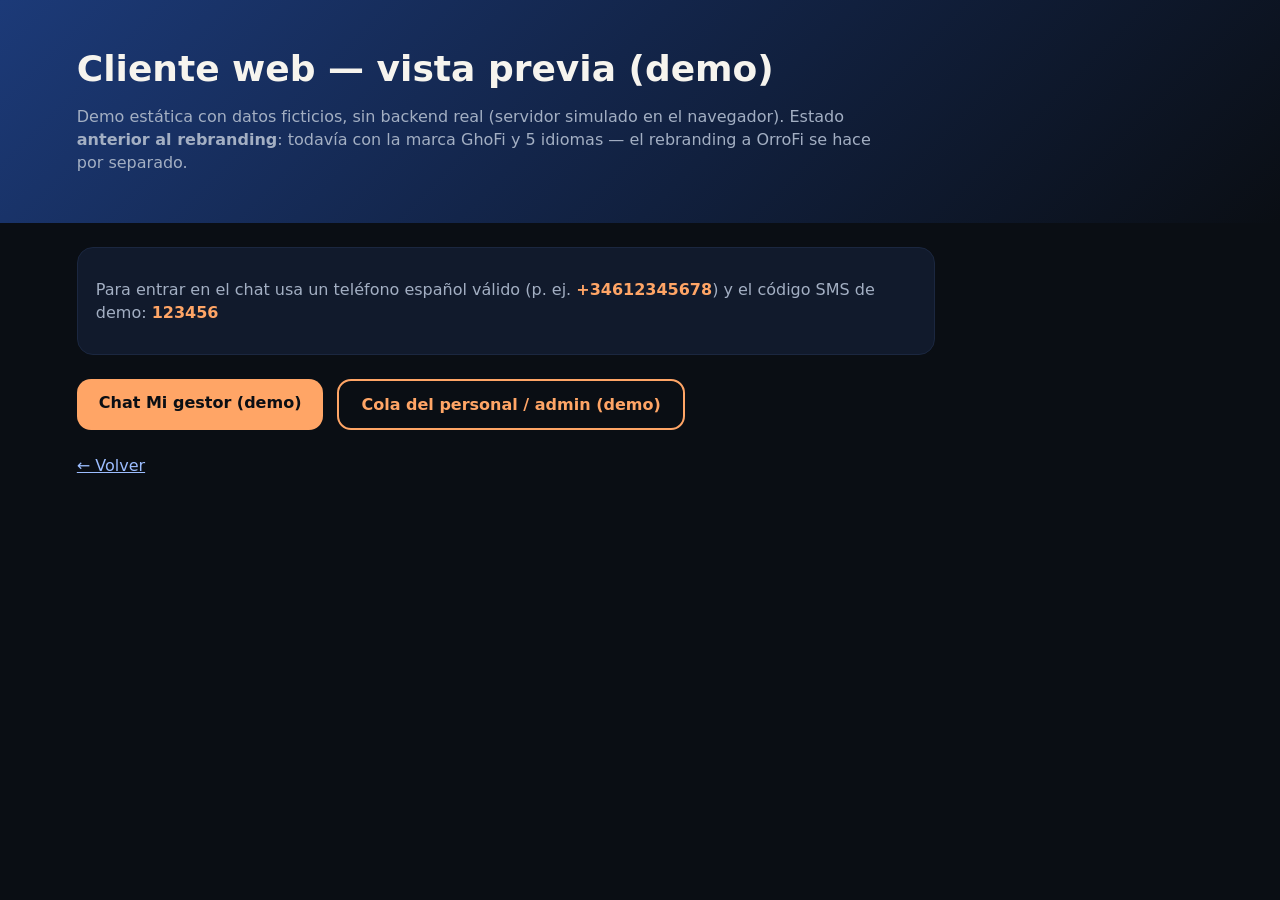
==== cliente-web/index.html @ 9a12b252 "Añade vista previa demo del cliente web (chat Mi gestor con login SMS y encuesta, mock)" ====
<!doctype html><html lang="es"><head><meta charset="utf-8"><meta name="viewport" content="width=device-width,initial-scale=1">
<title>Cliente web — vista previa (demo)</title><link rel="icon" type="image/png" href="../icons/ios/AppIcon-60.png"><style>body{margin:0;font-family:Nunito,system-ui,-apple-system,Segoe UI,sans-serif;background:#0A0E14;color:#F6F4EE}
header{padding:48px 6vw 32px;background:linear-gradient(135deg,#1C3A78 0%,#13254A 45%,#0A0E14 100%)}
h1{margin:0 0 8px;font-size:36px}p{color:#A3AFC3;line-height:1.45;max-width:820px}a{color:#9CBDFF}main{padding:24px 6vw 64px}
.note{background:#111A2C;border:1px solid #1B2740;border-radius:16px;padding:14px 18px;max-width:820px}.note b{color:#FFA566}
.btns{display:flex;flex-wrap:wrap;gap:14px;margin:24px 0}.btn{display:inline-block;padding:14px 22px;border-radius:14px;background:#FFA566;color:#0A0E14;font-weight:700;text-decoration:none}
.btn.sec{background:transparent;color:#FFA566;border:2px solid #FFA566}</style></head><body>
<header><h1>Cliente web — vista previa (demo)</h1><p>Demo estática con datos ficticios, sin backend real (servidor simulado en el navegador). Estado <b>anterior al rebranding</b>: todavía con la marca GhoFi y 5 idiomas — el rebranding a OrroFi se hace por separado.</p></header>
<main>
<div class="note"><p>Para entrar en el chat usa un teléfono español válido (p. ej. <b>+34612345678</b>) y el código SMS de demo: <b>123456</b></p></div>
<div class="btns"><a class="btn" href="chat.html?mock=1">Chat Mi gestor (demo)</a><a class="btn sec" href="admin.html?mock=1">Cola del personal / admin (demo)</a></div>
<p><a href="../index.html">← Volver</a></p>
</main></body></html>
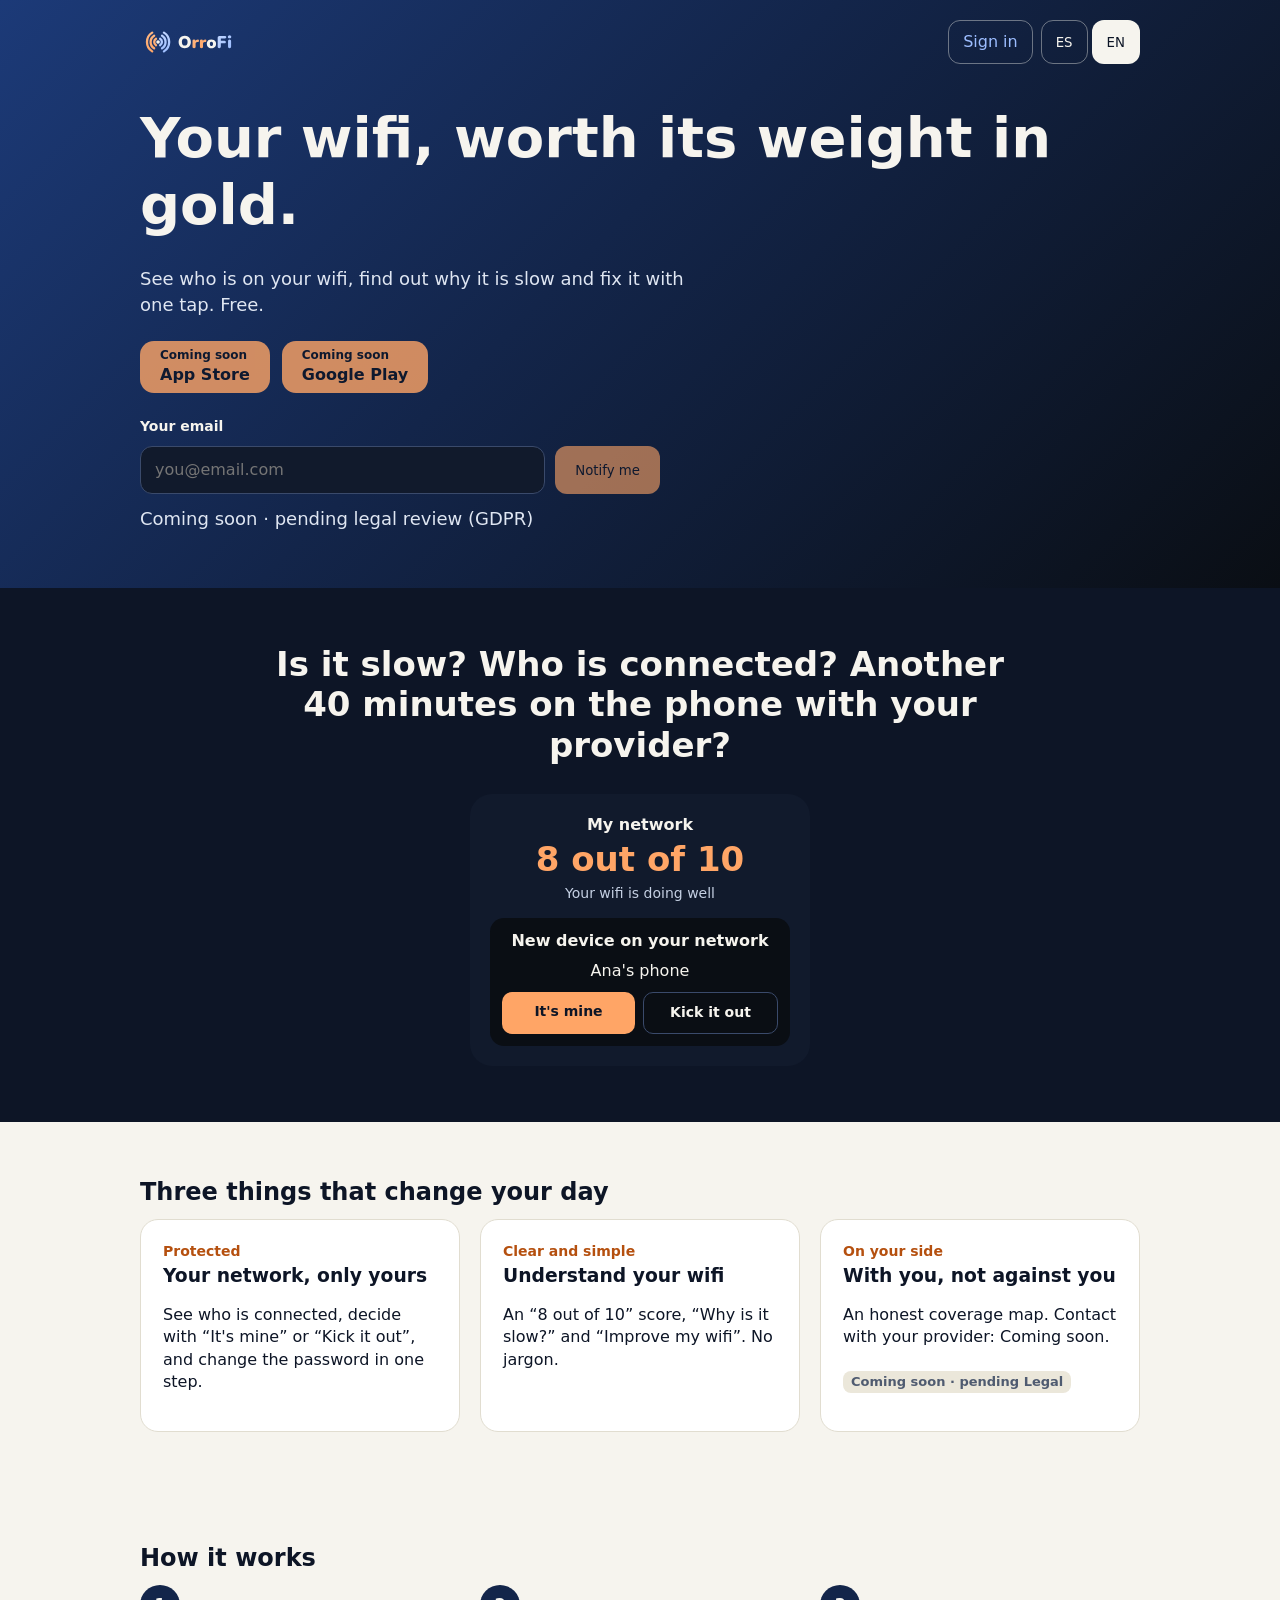
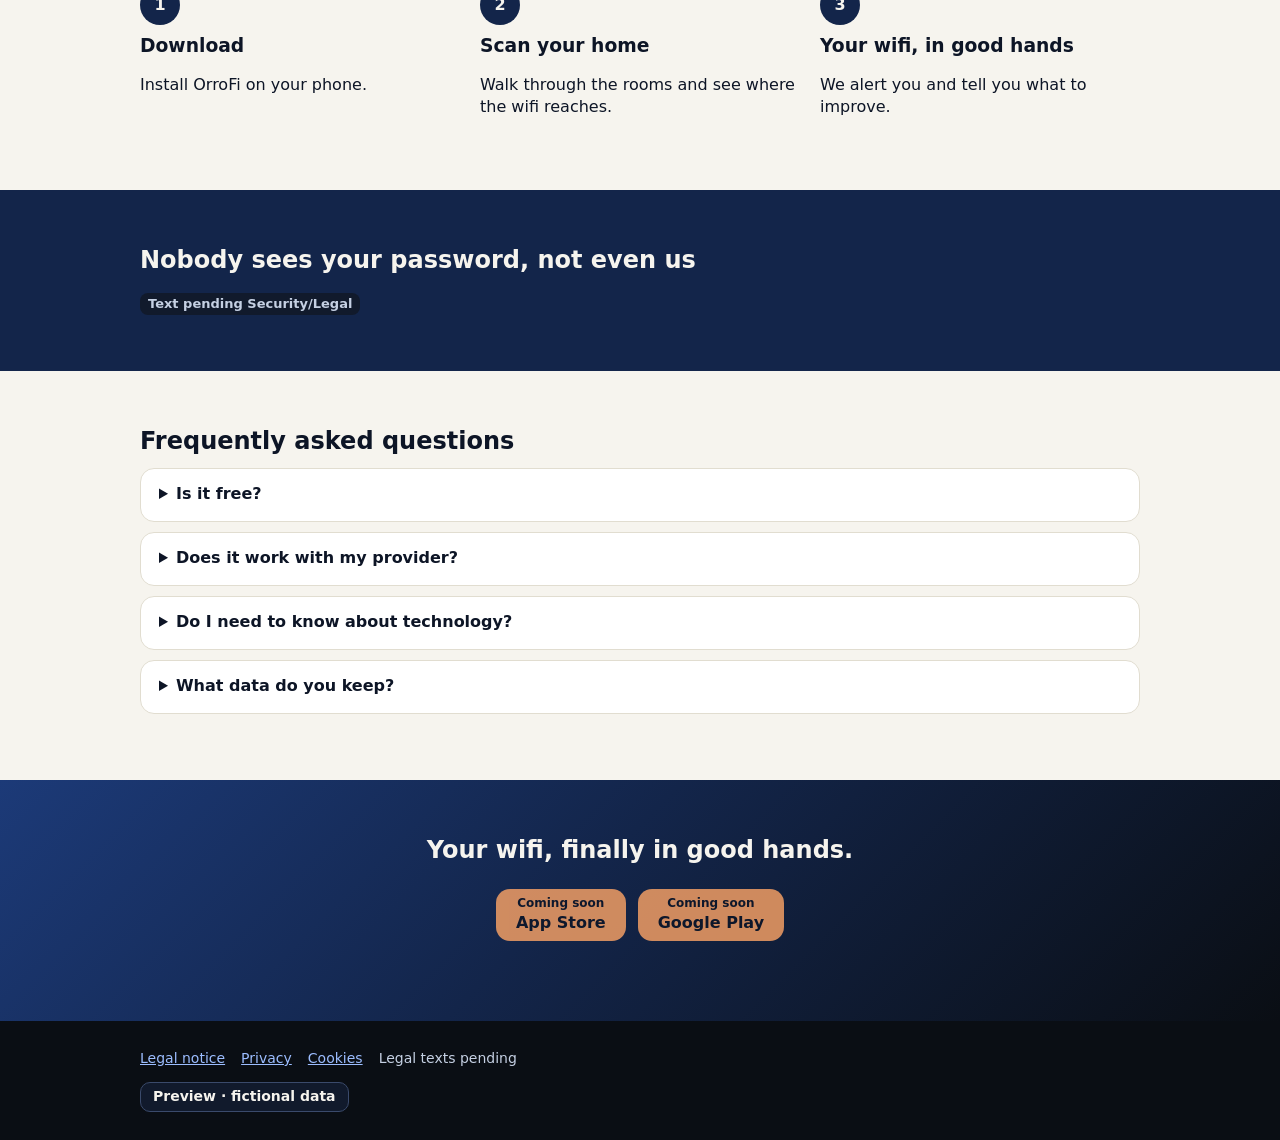
==== commit c824adf7: "OrroFi cliente-web preview: landing, entrar, es/en Co-Authored-By: Claude Sonnet 5.5 <noreply@anthro" ====
--- a/cliente-web/index.html
+++ b/cliente-web/index.html
@@ -1,13 +1,23 @@
-<!doctype html><html lang="es"><head><meta charset="utf-8"><meta name="viewport" content="width=device-width,initial-scale=1">
-<title>Cliente web — vista previa (demo)</title><link rel="icon" type="image/png" href="../icons/ios/AppIcon-60.png"><style>body{margin:0;font-family:Nunito,system-ui,-apple-system,Segoe UI,sans-serif;background:#0A0E14;color:#F6F4EE}
-header{padding:48px 6vw 32px;background:linear-gradient(135deg,#1C3A78 0%,#13254A 45%,#0A0E14 100%)}
-h1{margin:0 0 8px;font-size:36px}p{color:#A3AFC3;line-height:1.45;max-width:820px}a{color:#9CBDFF}main{padding:24px 6vw 64px}
-.note{background:#111A2C;border:1px solid #1B2740;border-radius:16px;padding:14px 18px;max-width:820px}.note b{color:#FFA566}
-.btns{display:flex;flex-wrap:wrap;gap:14px;margin:24px 0}.btn{display:inline-block;padding:14px 22px;border-radius:14px;background:#FFA566;color:#0A0E14;font-weight:700;text-decoration:none}
-.btn.sec{background:transparent;color:#FFA566;border:2px solid #FFA566}</style></head><body>
-<header><h1>Cliente web — vista previa (demo)</h1><p>Demo estática con datos ficticios, sin backend real (servidor simulado en el navegador). Estado <b>anterior al rebranding</b>: todavía con la marca GhoFi y 5 idiomas — el rebranding a OrroFi se hace por separado.</p></header>
-<main>
-<div class="note"><p>Para entrar en el chat usa un teléfono español válido (p. ej. <b>+34612345678</b>) y el código SMS de demo: <b>123456</b></p></div>
-<div class="btns"><a class="btn" href="chat.html?mock=1">Chat Mi gestor (demo)</a><a class="btn sec" href="admin.html?mock=1">Cola del personal / admin (demo)</a></div>
-<p><a href="../index.html">← Volver</a></p>
-</main></body></html>
+<!doctype html><html lang="es"><head><meta charset="utf-8"><meta name="viewport" content="width=device-width,initial-scale=1"><meta name="robots" content="noindex">
+<title>OrroFi</title><link rel="icon" type="image/png" href="../icons/ios/AppIcon-60.png"><link rel="stylesheet" href="landing.css"></head>
+<body data-title="title">
+<a class="skip" href="#main" data-i="skip">Saltar al contenido</a>
+<header class="hero"><div class="wrap"><div class="bar"><a href="index.html"><img src="../logo/lockup-h-dark.svg" alt="OrroFi" height="36"></a><div class="r"><a class="signin" href="entrar.html" data-i="enter">Entrar</a><div class="lang" role="group" data-al="langLabel" aria-label="Idioma"><button type="button" data-l="es" aria-pressed="true">ES</button><button type="button" data-l="en" aria-pressed="false">EN</button></div></div></div>
+<h1 data-i="heroH">Tu wifi, como oro en paño.</h1><p data-i="heroP"></p><div class="stores"><a class="store" href="#" aria-disabled="true"><small data-i="soon">Muy pronto</small><span data-i="appStore">App Store</span></a><a class="store" href="#" aria-disabled="true"><small data-i="soon">Muy pronto</small><span data-i="googlePlay">Google Play</span></a></div>
+<form class="wl" id="wl" novalidate><label for="wlm" data-i="mailLabel">Tu correo</label><input id="wlm" type="email" disabled data-ph="mailPh" placeholder="tu@correo.com"><button type="button" disabled data-i="mailBtn">Avisarme</button><p class="note" data-i="mailNote"></p></form>
+</div></header>
+<main id="main">
+<section class="pain"><div class="wrap"><h2 data-i="painH"></h2>
+<div class="mock" role="img" aria-label="Mi red"><b data-i="mockTitle">Mi red</b><div class="sc" data-i="mockScore">8 de 10</div><div class="sub" data-i="mockScoreSub"></div><div class="dev"><b data-i="mockNew"></b><span data-i="mockDev"></span><div class="row" style="margin-top:10px"><span class="y" data-i="mine"></span><span class="n" data-i="kick"></span></div></div></div></div></section>
+<section><div class="wrap"><h2 data-i="pillarsH"></h2><div class="grid">
+<div class="card"><p class="k" data-i="p1k"></p><h3 data-i="p1h"></h3><p data-i="p1p"></p></div>
+<div class="card"><p class="k" data-i="p2k"></p><h3 data-i="p2h"></h3><p data-i="p2p"></p></div>
+<div class="card"><p class="k" data-i="p3k"></p><h3 data-i="p3h"></h3><p data-i="p3p"></p><span class="stub" data-i="p3stub"></span></div></div></div></section>
+<section><div class="wrap"><h2 data-i="howH"></h2><ol class="steps"><li><h3 data-i="s1h"></h3><p data-i="s1p"></p></li><li><h3 data-i="s2h"></h3><p data-i="s2p"></p></li><li><h3 data-i="s3h"></h3><p data-i="s3p"></p></li></ol></div></section>
+<section class="trust"><div class="wrap"><h2 data-i="trustH"></h2><span class="stub" data-i="trustStub"></span></div></section>
+<section><div class="wrap"><h2 data-i="faqH"></h2>
+<details><summary data-i="q1"></summary><p data-i="a1"></p></details><details><summary data-i="q2"></summary><p data-i="a2"></p></details><details><summary data-i="q3"></summary><p data-i="a3"></p></details><details><summary data-i="q4"></summary><p data-i="a4"></p></details></div></section>
+<section class="cta"><div class="wrap"><h2 data-i="ctaH"></h2><div class="stores"><a class="store" href="#" aria-disabled="true"><small data-i="soon">Muy pronto</small><span data-i="appStore">App Store</span></a><a class="store" href="#" aria-disabled="true"><small data-i="soon">Muy pronto</small><span data-i="googlePlay">Google Play</span></a></div></div></section>
+</main>
+<footer><div class="wrap"><a href="#" data-i="fLegal"></a><a href="#" data-i="fPriv"></a><a href="#" data-i="fCook"></a><span data-i="fNote"></span><br><span class="badge" data-i="preview"></span></div></footer>
+<script src="landing-i18n.js"></script><script src="landing.js"></script></body></html>
--- a/cliente-web/landing.css
+++ b/cliente-web/landing.css
@@ -0,0 +1,44 @@
+:root{--naranja:#FFA566;--tostado:#B5500F;--azul:#13254A;--noche:#0A0E14;--tinta:#0D1526;--panel:#111A2C;--marfil:#F6F4EE;--pizarra:#4F5B70;--cielo:#9CBDFF;--alerta:#B4232C}
+*{box-sizing:border-box}html{scroll-behavior:smooth}
+body{margin:0;font-family:Nunito,system-ui,-apple-system,"Segoe UI",sans-serif;line-height:1.4;background:var(--marfil);color:var(--tinta)}
+a{color:var(--tostado)}h1,h2,h3{font-weight:900;line-height:1.2;margin:0 0 .5em}
+.skip{position:absolute;left:-999px}.skip:focus{left:8px;top:8px;background:var(--marfil);padding:8px;z-index:9}
+:focus-visible{outline:3px solid var(--cielo);outline-offset:2px}
+.wrap{max-width:1040px;margin:0 auto;padding:0 20px}
+.hero{background:#111A2C linear-gradient(135deg,#1C3A78 0%,#13254A 45%,#0A0E14 100%);color:var(--marfil);padding:20px 0 56px}
+.hero a{color:var(--cielo)}
+.bar{display:flex;justify-content:space-between;align-items:center;gap:12px;margin-bottom:40px}
+.bar img{height:36px;width:auto;display:block}
+.lang{display:flex;gap:4px}.lang button,.signin{min-height:44px;min-width:44px;border-radius:12px;border:1px solid rgba(246,244,238,.4);background:transparent;color:var(--marfil);font:700 14px inherit;font-family:inherit;padding:0 14px;cursor:pointer;text-decoration:none;display:inline-flex;align-items:center}
+.lang button[aria-pressed=true]{background:var(--marfil);color:var(--tinta)}
+.bar .r{display:flex;gap:8px;align-items:center}
+h1{font-size:clamp(34px,6vw,56px)}.hero p{font-size:18px;max-width:560px;color:#dfe6f2}
+.stores{display:flex;flex-wrap:wrap;gap:12px;margin:24px 0}
+.store{display:inline-flex;flex-direction:column;min-height:52px;justify-content:center;padding:6px 20px;border-radius:14px;background:var(--naranja);color:var(--tinta)!important;font-weight:800;text-decoration:none;opacity:.8;cursor:not-allowed}
+.store small{font-weight:600;font-size:12px}
+.wl{display:flex;flex-wrap:wrap;gap:10px;align-items:end;max-width:520px}.wl label{display:block;width:100%;font-weight:700;font-size:14px}
+.wl input{flex:1;min-width:200px;min-height:48px;border-radius:12px;border:1px solid #3a4a6b;background:var(--panel);color:var(--marfil);padding:0 14px;font:inherit}
+.wl button{min-height:48px;border-radius:12px;border:0;background:var(--naranja);color:var(--tinta);font:800 16px inherit;font-family:inherit;padding:0 20px;opacity:.6}
+.note{font-size:13px;color:#c5d0e3;width:100%;margin:2px 0 0}
+section{padding:56px 0}
+.pain{background:var(--tinta);color:var(--marfil);text-align:center}.pain h2{font-size:clamp(24px,4vw,34px);max-width:760px;margin:0 auto}
+.grid{display:grid;gap:20px;grid-template-columns:repeat(auto-fit,minmax(250px,1fr))}
+.card{background:#fff;border:1px solid #e1ddd0;border-radius:18px;padding:22px}.card .k{color:var(--tostado);font-weight:800;font-size:14px;margin:0 0 4px}
+.stub{display:inline-block;margin-top:6px;font-size:13px;font-weight:700;color:var(--pizarra);background:#ebe7da;border-radius:8px;padding:2px 8px}
+.mock{background:var(--panel);color:var(--marfil);border-radius:22px;padding:20px;max-width:340px;margin:28px auto 0}
+.mock .sc{font-size:34px;font-weight:900;color:var(--naranja)}.mock .sub{color:#c5d0e3;font-size:14px}
+.mock .dev{background:#0A0E14;border-radius:14px;padding:12px;margin-top:14px}.mock .dev b{display:block;margin-bottom:8px}
+.mock .row{display:flex;gap:8px}.mock .row span{flex:1;text-align:center;border-radius:10px;padding:10px;font-weight:800;font-size:14px}
+.mock .y{background:var(--naranja);color:var(--tinta)}.mock .n{border:1px solid #3a4a6b}
+ol.steps{list-style:none;padding:0;margin:0;display:grid;gap:20px;grid-template-columns:repeat(auto-fit,minmax(230px,1fr));counter-reset:s}
+ol.steps li{counter-increment:s}ol.steps li:before{content:counter(s);display:grid;place-items:center;width:40px;height:40px;border-radius:50%;background:var(--azul);color:var(--marfil);font-weight:900;margin-bottom:10px}
+.trust{background:var(--azul);color:var(--marfil)}.trust .stub{background:var(--panel);color:#c5d0e3}
+details{background:#fff;border:1px solid #e1ddd0;border-radius:14px;padding:14px 18px;margin-bottom:10px}summary{font-weight:800;cursor:pointer;min-height:24px}
+details p{margin:8px 0 0;color:var(--pizarra)}
+.cta{text-align:center;background:#111A2C linear-gradient(135deg,#1C3A78 0%,#13254A 45%,#0A0E14 100%);color:var(--marfil)}.cta .stores{justify-content:center}
+footer{background:var(--noche);color:#c5d0e3;padding:28px 0;font-size:14px}footer a{color:var(--cielo);margin-right:16px}
+.badge{display:inline-block;margin-top:14px;background:var(--panel);color:var(--marfil);border:1px solid #3a4a6b;border-radius:10px;padding:4px 12px;font-weight:700}
+.login{max-width:440px;margin:0 auto;padding:40px 20px}.login .card{margin-top:20px}
+.login label{font-weight:700;display:block;margin-bottom:6px}.login input{width:100%;min-height:48px;border-radius:12px;border:1px solid #b9b5a6;padding:0 14px;font:inherit}
+.login .go{margin-top:14px;width:100%;min-height:48px;border:0;border-radius:12px;background:var(--azul);color:var(--marfil);font:800 16px inherit;font-family:inherit;cursor:pointer}
+#msg{margin-top:12px;font-weight:700;color:var(--azul)}
